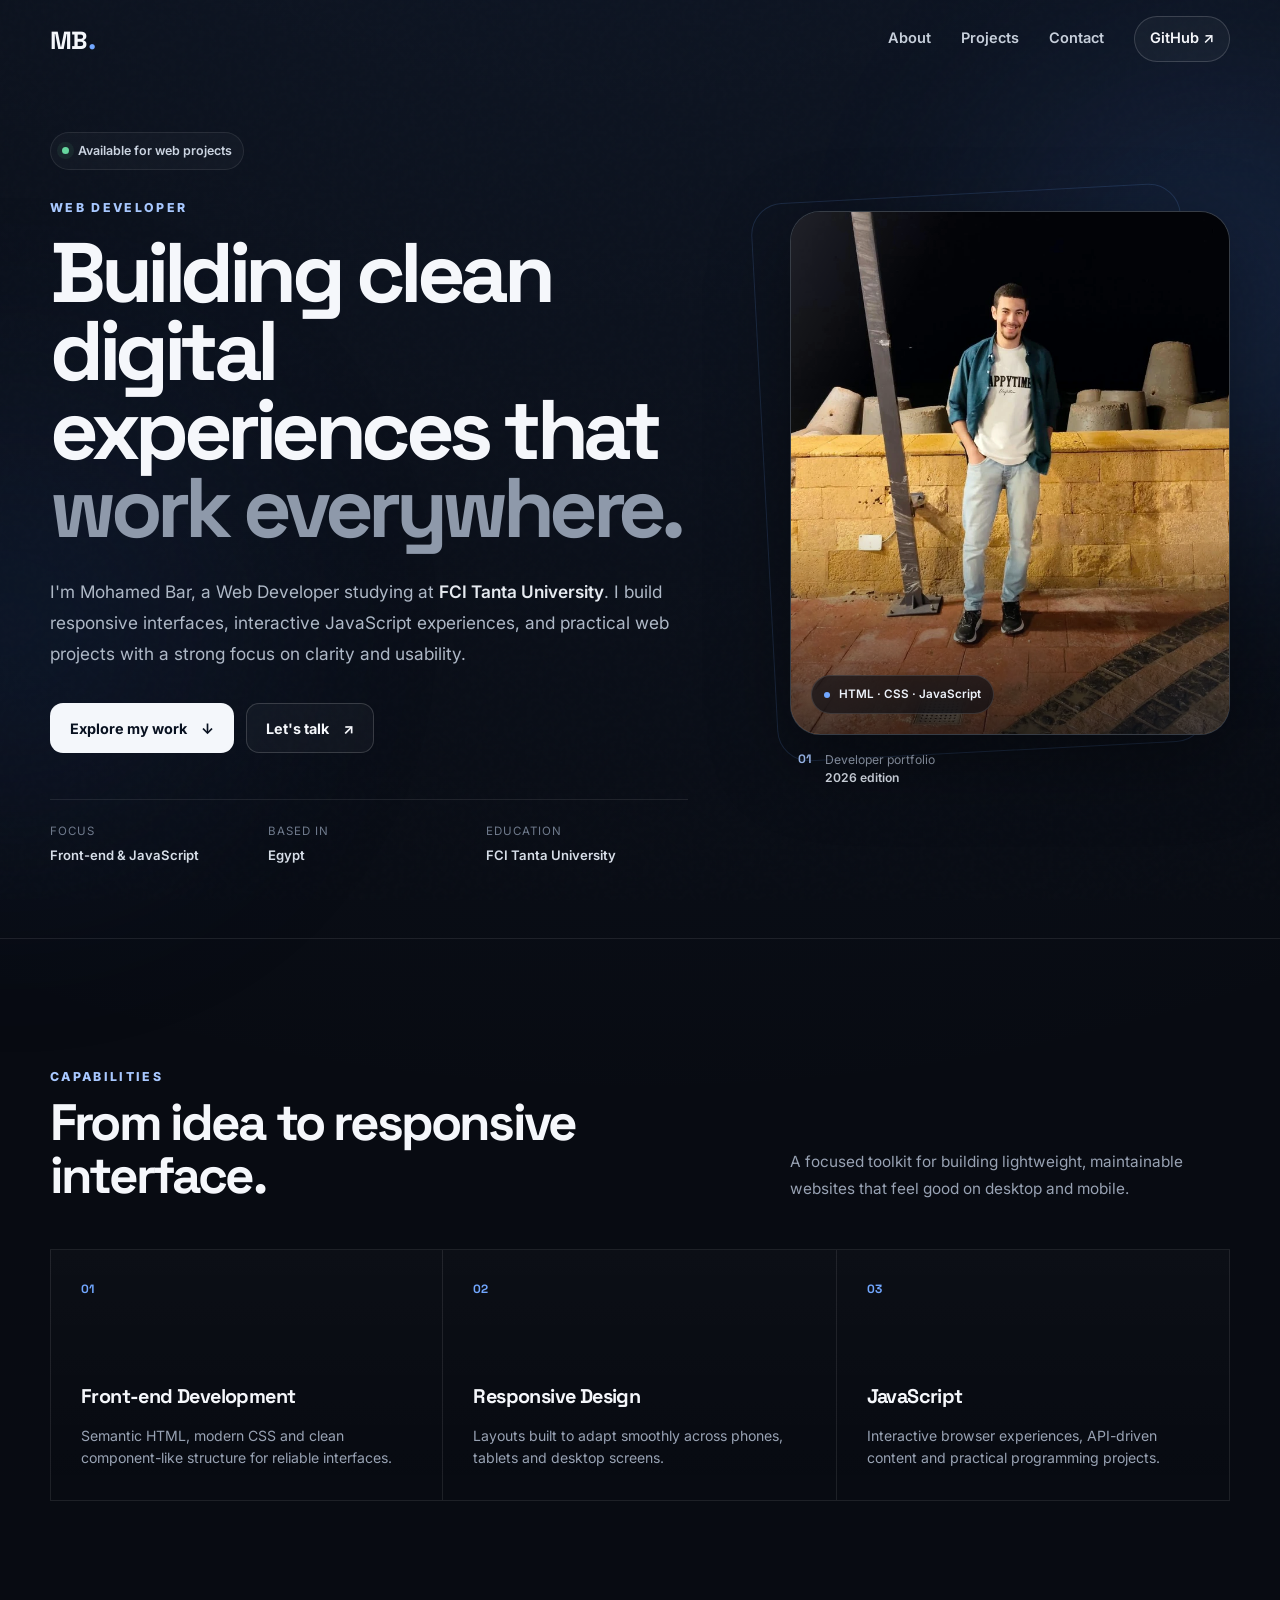
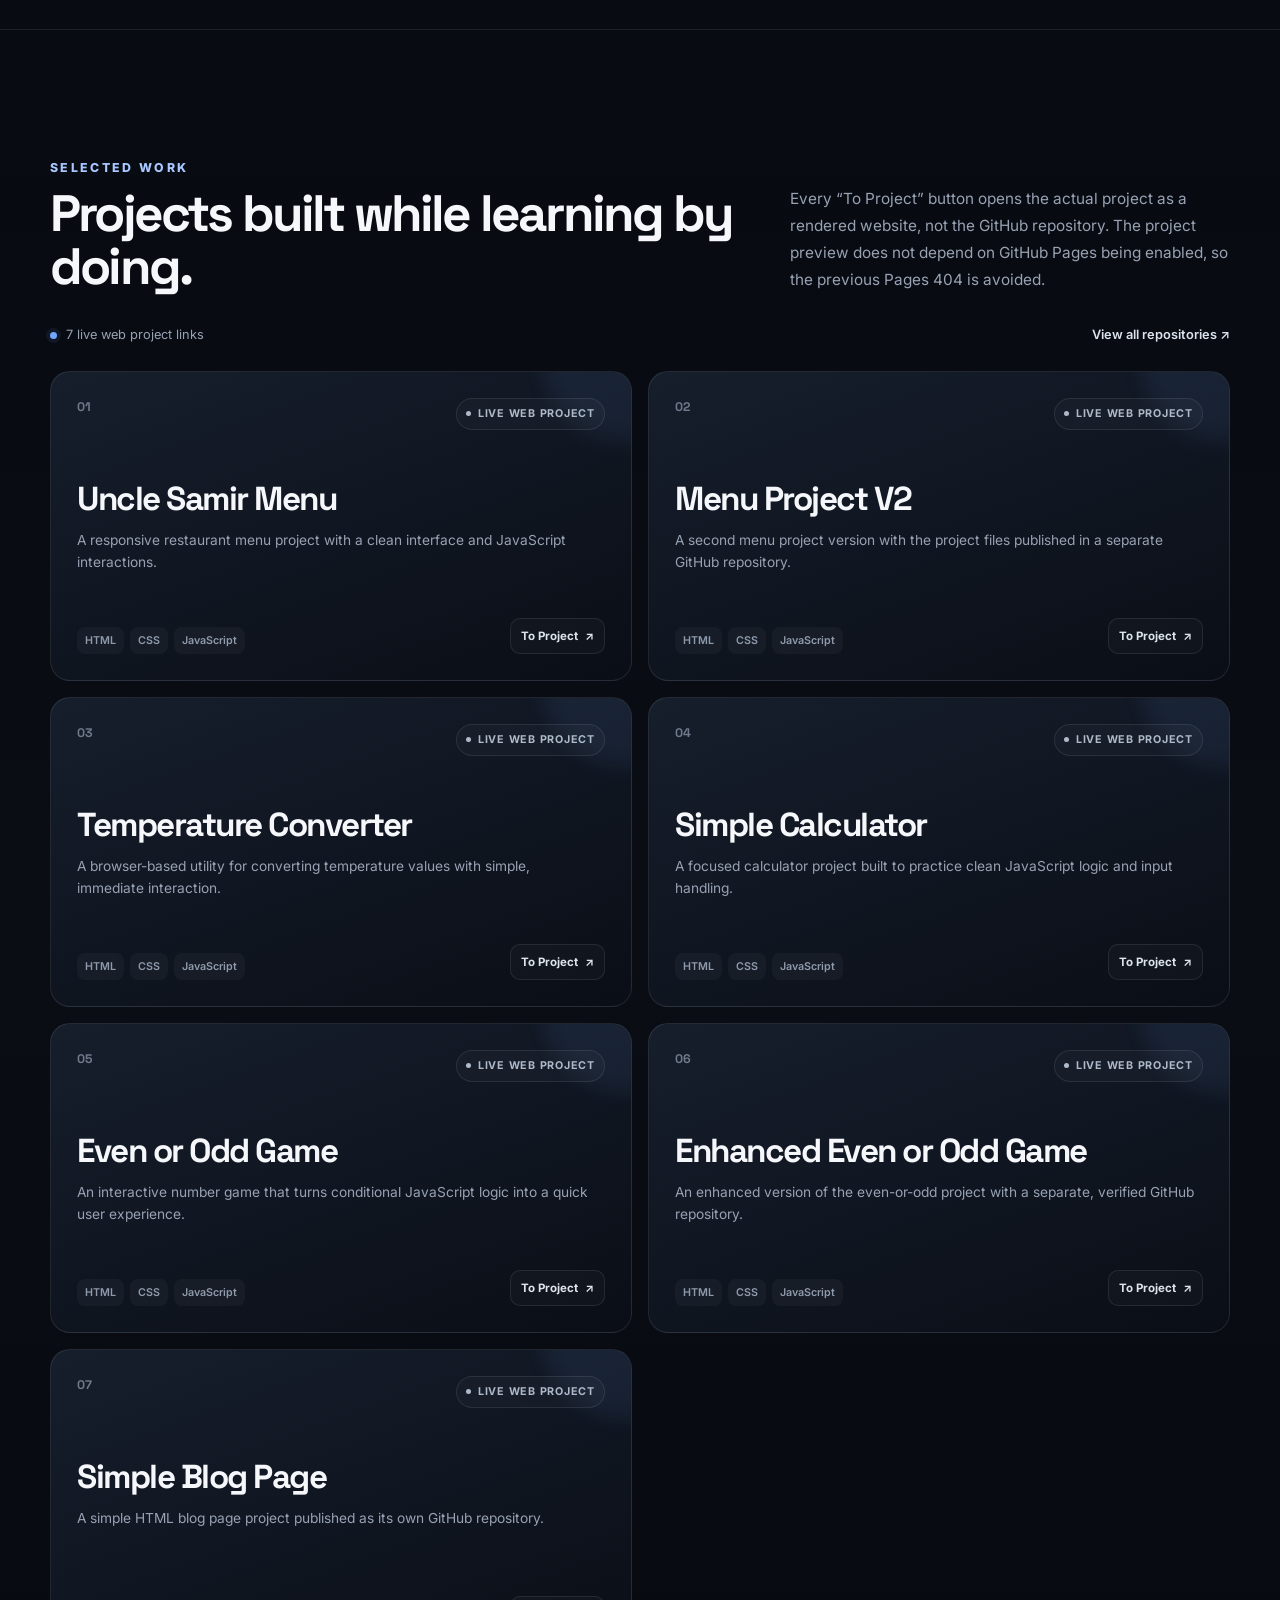
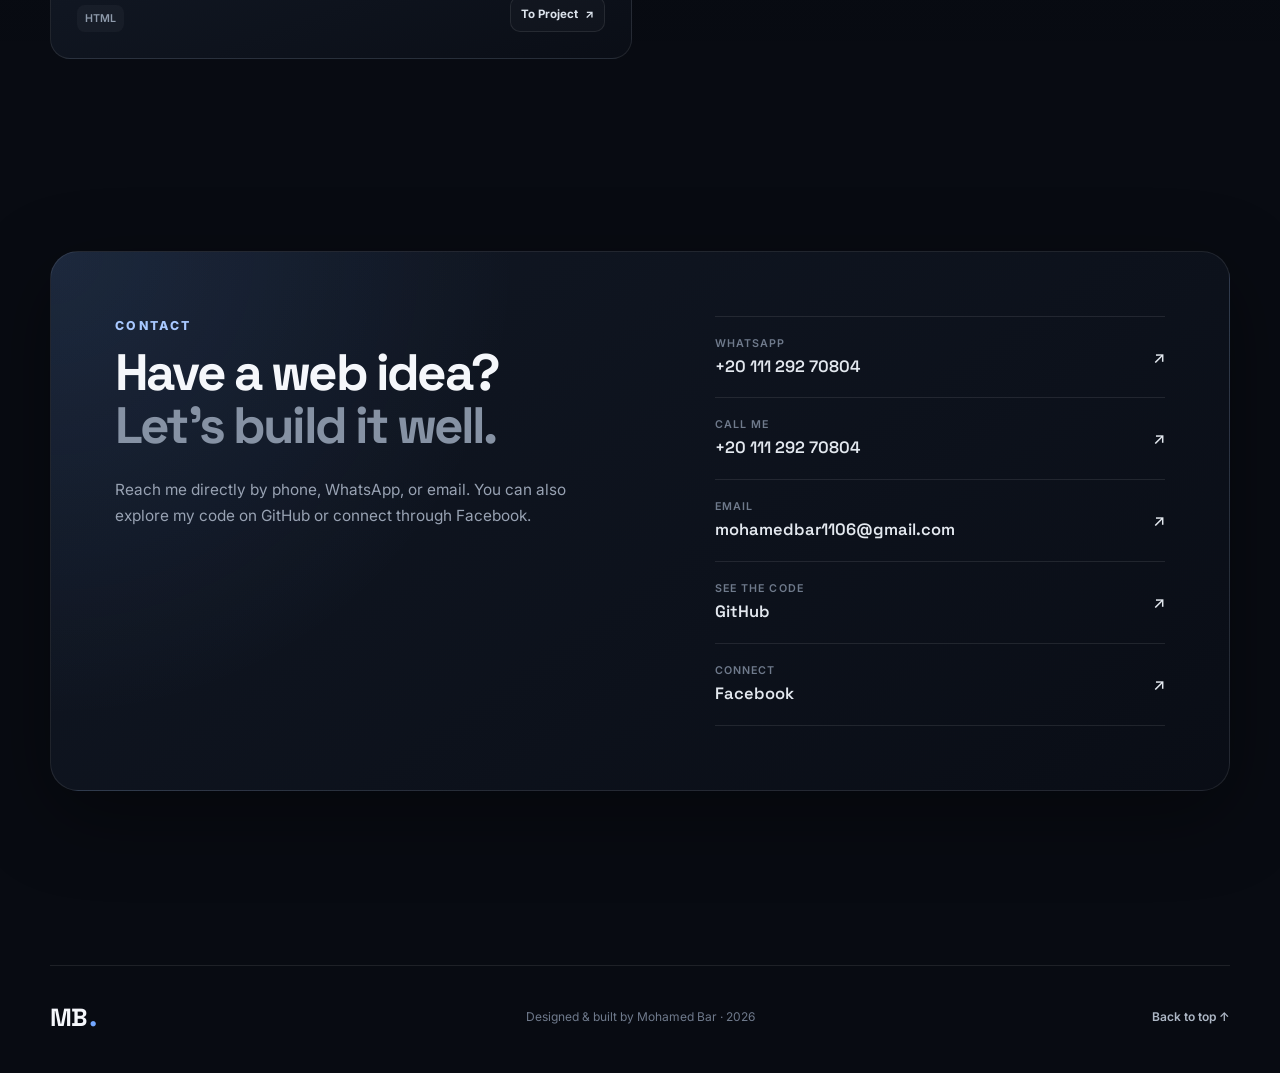
==== index.html @ a9221626 "first commit" ====
<!DOCTYPE html>
<html lang="en">
<head>
  <meta charset="UTF-8">
  <meta name="viewport" content="width=device-width, initial-scale=1.0">
  <meta name="description" content="Mohamed Bar — Web Developer portfolio featuring responsive front-end projects and JavaScript applications.">
  <meta name="theme-color" content="#080b12">
  <meta name="color-scheme" content="dark">
  <title>Mohamed Bar | Web Developer</title>
  <link rel="preconnect" href="https://fonts.googleapis.com">
  <link rel="preconnect" href="https://fonts.gstatic.com" crossorigin>
  <link href="https://fonts.googleapis.com/css2?family=Inter:wght@400;500;600;700;800&family=Space+Grotesk:wght@500;600;700&display=swap" rel="stylesheet">
  <link rel="stylesheet" href="style.css">
</head>
<body>
  <a class="skip-link" href="#main">Skip to content</a>

  <div class="page-noise" aria-hidden="true"></div>
  <div class="orb orb-one" aria-hidden="true"></div>
  <div class="orb orb-two" aria-hidden="true"></div>

  <header class="site-header" id="top">
    <nav class="navbar container" aria-label="Primary navigation">
      <a class="brand" href="#top" aria-label="Mohamed Bar home">
        <span class="brand-mark">MB</span>
        <span class="brand-dot">.</span>
      </a>

      <button class="menu-toggle" type="button" aria-expanded="false" aria-controls="nav-links" aria-label="Open navigation menu">
        <span></span><span></span>
      </button>

      <div class="nav-links" id="nav-links">
        <a href="#about">About</a>
        <a href="#projects">Projects</a>
        <a href="#contact">Contact</a>
        <a class="nav-cta" href="https://github.com/Mohamedbar11062006" target="_blank" rel="noopener noreferrer">GitHub <span aria-hidden="true">↗</span></a>
      </div>
    </nav>
  </header>

  <main id="main">
    <section class="hero" id="about">
      <div class="container hero-grid">
        <div class="hero-copy reveal">
          <div class="eyebrow"><span class="status-dot"></span> Available for web projects</div>
          <p class="hero-kicker">WEB DEVELOPER</p>
          <h1>Building clean digital experiences that <span>work everywhere.</span></h1>
          <p class="hero-lead">I'm Mohamed Bar, a Web Developer studying at <strong>FCI Tanta University</strong>. I build responsive interfaces, interactive JavaScript experiences, and practical web projects with a strong focus on clarity and usability.</p>

          <div class="hero-actions">
            <a class="button button-primary" href="#projects">Explore my work <span aria-hidden="true">↓</span></a>
            <a class="button button-secondary" href="https://wa.me/2011129270804" target="_blank" rel="noopener noreferrer">Let's talk <span aria-hidden="true">↗</span></a>
          </div>

          <div class="hero-meta" aria-label="Quick profile details">
            <div><span>Focus</span><strong>Front-end & JavaScript</strong></div>
            <div><span>Based in</span><strong>Egypt</strong></div>
            <div><span>Education</span><strong>FCI Tanta University</strong></div>
          </div>
        </div>

        <div class="portrait-wrap reveal" aria-label="Profile photo of Mohamed Bar">
          <div class="portrait-card">
            <img src="assets/profile.webp" alt="Mohamed Bar" width="900" height="900" loading="eager">
            <div class="portrait-shine" aria-hidden="true"></div>
            <div class="portrait-tag"><span></span> HTML · CSS · JavaScript</div>
          </div>
          <div class="portrait-caption"><span>01</span><p>Developer portfolio<br><strong>2026 edition</strong></p></div>
        </div>
      </div>
    </section>

    <section class="section skills-section" aria-labelledby="skills-title">
      <div class="container">
        <div class="section-heading reveal">
          <div>
            <p class="section-label">Capabilities</p>
            <h2 id="skills-title">From idea to responsive interface.</h2>
          </div>
          <p class="section-intro">A focused toolkit for building lightweight, maintainable websites that feel good on desktop and mobile.</p>
        </div>

        <div class="skills-grid">
          <article class="skill-card reveal">
            <span class="skill-index">01</span>
            <h3>Front-end Development</h3>
            <p>Semantic HTML, modern CSS and clean component-like structure for reliable interfaces.</p>
          </article>
          <article class="skill-card reveal">
            <span class="skill-index">02</span>
            <h3>Responsive Design</h3>
            <p>Layouts built to adapt smoothly across phones, tablets and desktop screens.</p>
          </article>
          <article class="skill-card reveal">
            <span class="skill-index">03</span>
            <h3>JavaScript</h3>
            <p>Interactive browser experiences, API-driven content and practical programming projects.</p>
          </article>
        </div>
      </div>
    </section>

    <section class="section projects-section" id="projects" aria-labelledby="projects-title">
      <div class="container">
        <div class="section-heading reveal">
          <div>
            <p class="section-label">Selected work</p>
            <h2 id="projects-title">Projects built while learning by doing.</h2>
          </div>
          <p class="section-intro">Every “To Project” button opens the actual project as a rendered website, not the GitHub repository. The project preview does not depend on GitHub Pages being enabled, so the previous Pages 404 is avoided.</p>
        </div>

        <div class="projects-toolbar reveal">
          <p id="project-status" role="status" aria-live="polite"><span class="status-pulse"></span> Loading live projects…</p>
          <a href="https://github.com/Mohamedbar11062006?tab=repositories" target="_blank" rel="noopener noreferrer">View all repositories <span aria-hidden="true">↗</span></a>
        </div>

        <div class="projects-grid" id="projects-grid" aria-live="polite"></div>
      </div>
    </section>

    <section class="section contact-section" id="contact" aria-labelledby="contact-title">
      <div class="container contact-panel reveal">
        <div class="contact-copy">
          <p class="section-label">Contact</p>
          <h2 id="contact-title">Have a web idea?<br><span>Let's build it well.</span></h2>
          <p>Reach me directly by phone, WhatsApp, or email. You can also explore my code on GitHub or connect through Facebook.</p>
        </div>
        <div class="contact-actions">
          <a class="contact-link contact-link-primary" href="https://wa.me/2011129270804" target="_blank" rel="noopener noreferrer">
            <span><small>WhatsApp</small>+20 111 292 70804</span><b aria-hidden="true">↗</b>
          </a>
          <a class="contact-link" href="tel:+2011129270804">
            <span><small>Call me</small>+20 111 292 70804</span><b aria-hidden="true">↗</b>
          </a>
          <a class="contact-link" href="mailto:mohamedbar1106@gmail.com">
            <span><small>Email</small>mohamedbar1106@gmail.com</span><b aria-hidden="true">↗</b>
          </a>
          <a class="contact-link" href="https://github.com/Mohamedbar11062006" target="_blank" rel="noopener noreferrer">
            <span><small>See the code</small>GitHub</span><b aria-hidden="true">↗</b>
          </a>
          <a class="contact-link" href="https://www.facebook.com/mohamed.bar.3363" target="_blank" rel="noopener noreferrer">
            <span><small>Connect</small>Facebook</span><b aria-hidden="true">↗</b>
          </a>
        </div>
      </div>
    </section>
  </main>

  <footer class="footer">
    <div class="container footer-inner">
      <a class="brand footer-brand" href="#top" aria-label="Back to top"><span class="brand-mark">MB</span><span class="brand-dot">.</span></a>
      <p>Designed & built by Mohamed Bar <span aria-hidden="true">·</span> <span id="year">2026</span></p>
      <a href="#top">Back to top ↑</a>
    </div>
  </footer>

  <script src="script.js" defer></script>
</body>
</html>
---- style.css ----
:root {
  --bg: #080b12;
  --bg-soft: #0d111a;
  --surface: rgba(18, 24, 35, 0.78);
  --surface-solid: #111823;
  --surface-2: #151e2b;
  --text: #f5f7fb;
  --muted: #98a2b3;
  --muted-2: #6f7a8c;
  --accent: #72a7ff;
  --accent-2: #a8c8ff;
  --border: rgba(255, 255, 255, 0.09);
  --border-strong: rgba(255, 255, 255, 0.16);
  --shadow: 0 24px 80px rgba(0, 0, 0, 0.38);
  --radius-lg: 28px;
  --radius-md: 20px;
  --radius-sm: 14px;
  --container: 1180px;
}

* {
  box-sizing: border-box;
  margin: 0;
  padding: 0;
}

html {
  scroll-behavior: smooth;
  scroll-padding-top: 92px;
}

body {
  min-width: 320px;
  overflow-x: hidden;
  font-family: Inter, system-ui, -apple-system, BlinkMacSystemFont, "Segoe UI", sans-serif;
  color: var(--text);
  background:
    radial-gradient(circle at 50% -20%, rgba(69, 116, 193, 0.17), transparent 38%),
    var(--bg);
  line-height: 1.6;
  -webkit-font-smoothing: antialiased;
}

body.menu-open {
  overflow: hidden;
}

a {
  color: inherit;
  text-decoration: none;
}

button,
a {
  -webkit-tap-highlight-color: transparent;
}

button {
  font: inherit;
}

img {
  display: block;
  max-width: 100%;
}

::selection {
  color: #07101e;
  background: var(--accent-2);
}

.container {
  width: min(calc(100% - 40px), var(--container));
  margin-inline: auto;
}

.skip-link {
  position: fixed;
  left: 16px;
  top: -60px;
  z-index: 9999;
  padding: 10px 14px;
  color: #06101f;
  background: #fff;
  border-radius: 10px;
  transition: top 0.2s ease;
}

.skip-link:focus {
  top: 16px;
}

.page-noise {
  position: fixed;
  inset: 0;
  z-index: -4;
  pointer-events: none;
  opacity: 0.28;
  background-image: url("data:image/svg+xml,%3Csvg viewBox='0 0 180 180' xmlns='http://www.w3.org/2000/svg'%3E%3Cfilter id='n'%3E%3CfeTurbulence type='fractalNoise' baseFrequency='.9' numOctaves='2' stitchTiles='stitch'/%3E%3C/filter%3E%3Crect width='100%25' height='100%25' filter='url(%23n)' opacity='.05'/%3E%3C/svg%3E");
}

.orb {
  position: fixed;
  z-index: -3;
  width: 460px;
  height: 460px;
  border-radius: 50%;
  filter: blur(120px);
  pointer-events: none;
  opacity: 0.14;
}

.orb-one {
  top: 8%;
  right: -180px;
  background: #4f8cff;
}

.orb-two {
  left: -220px;
  bottom: 5%;
  background: #284c91;
}

.site-header {
  position: fixed;
  top: 0;
  left: 0;
  z-index: 1000;
  width: 100%;
  border-bottom: 1px solid transparent;
  transition: background 0.25s ease, border-color 0.25s ease, backdrop-filter 0.25s ease;
}

.site-header.scrolled {
  background: rgba(8, 11, 18, 0.78);
  border-color: var(--border);
  backdrop-filter: blur(18px);
  -webkit-backdrop-filter: blur(18px);
}

.navbar {
  min-height: 78px;
  display: flex;
  align-items: center;
  justify-content: space-between;
}

.brand {
  display: inline-flex;
  align-items: baseline;
  font-family: "Space Grotesk", Inter, sans-serif;
  font-weight: 700;
  letter-spacing: -0.06em;
}

.brand-mark {
  font-size: 1.55rem;
}

.brand-dot {
  margin-left: 2px;
  color: var(--accent);
  font-size: 1.75rem;
}

.nav-links {
  display: flex;
  align-items: center;
  gap: 30px;
  font-size: 0.91rem;
  font-weight: 600;
  color: #c7cfdb;
}

.nav-links > a:not(.nav-cta) {
  position: relative;
  padding-block: 8px;
}

.nav-links > a:not(.nav-cta)::after {
  content: "";
  position: absolute;
  left: 0;
  bottom: 2px;
  width: 100%;
  height: 1px;
  background: var(--accent);
  transform: scaleX(0);
  transform-origin: right;
  transition: transform 0.25s ease;
}

.nav-links > a:not(.nav-cta):hover::after,
.nav-links > a:not(.nav-cta):focus-visible::after {
  transform: scaleX(1);
  transform-origin: left;
}

.nav-cta {
  padding: 10px 15px;
  border: 1px solid var(--border-strong);
  border-radius: 999px;
  color: var(--text);
  background: rgba(255,255,255,0.035);
  transition: transform 0.2s ease, border-color 0.2s ease, background 0.2s ease;
}

.nav-cta:hover {
  transform: translateY(-1px);
  border-color: rgba(114, 167, 255, 0.48);
  background: rgba(114, 167, 255, 0.08);
}

.menu-toggle {
  display: none;
  width: 44px;
  height: 44px;
  align-items: center;
  justify-content: center;
  flex-direction: column;
  gap: 7px;
  border: 1px solid var(--border);
  border-radius: 12px;
  color: var(--text);
  background: rgba(255,255,255,0.04);
  cursor: pointer;
}

.menu-toggle span {
  width: 18px;
  height: 1.5px;
  background: currentColor;
  transition: transform 0.25s ease;
}

.menu-toggle[aria-expanded="true"] span:first-child {
  transform: translateY(4.25px) rotate(45deg);
}

.menu-toggle[aria-expanded="true"] span:last-child {
  transform: translateY(-4.25px) rotate(-45deg);
}

.hero {
  position: relative;
  min-height: 100svh;
  display: flex;
  align-items: center;
  padding: 132px 0 72px;
}

.hero-grid {
  display: grid;
  grid-template-columns: minmax(0, 1.17fr) minmax(340px, 0.83fr);
  align-items: center;
  gap: clamp(50px, 7vw, 96px);
}

.eyebrow {
  width: fit-content;
  display: inline-flex;
  align-items: center;
  gap: 9px;
  padding: 8px 11px;
  margin-bottom: 28px;
  border: 1px solid var(--border);
  border-radius: 999px;
  color: #cbd4e1;
  background: rgba(255,255,255,0.028);
  font-size: 0.78rem;
  font-weight: 600;
}

.status-dot {
  width: 7px;
  height: 7px;
  border-radius: 50%;
  background: #66d69e;
  box-shadow: 0 0 0 5px rgba(102, 214, 158, 0.08);
}

.hero-kicker,
.section-label {
  color: var(--accent-2);
  font-size: 0.77rem;
  font-weight: 800;
  letter-spacing: 0.19em;
  text-transform: uppercase;
}

.hero-kicker {
  margin-bottom: 16px;
}

.hero h1 {
  max-width: 760px;
  font-family: "Space Grotesk", Inter, sans-serif;
  font-size: clamp(3.45rem, 6.6vw, 6.7rem);
  line-height: 0.93;
  letter-spacing: -0.065em;
}

.hero h1 span {
  color: #8e99aa;
}

.hero-lead {
  max-width: 680px;
  margin-top: 28px;
  color: #aeb8c6;
  font-size: clamp(1rem, 1.35vw, 1.15rem);
  line-height: 1.8;
}

.hero-lead strong {
  color: #e6eaf0;
  font-weight: 600;
}

.hero-actions {
  display: flex;
  flex-wrap: wrap;
  gap: 12px;
  margin-top: 34px;
}

.button {
  min-height: 50px;
  display: inline-flex;
  align-items: center;
  justify-content: center;
  gap: 14px;
  padding: 0 19px;
  border: 1px solid transparent;
  border-radius: 13px;
  font-size: 0.9rem;
  font-weight: 700;
  transition: transform 0.2s ease, border-color 0.2s ease, background 0.2s ease;
}

.button:hover {
  transform: translateY(-2px);
}

.button-primary {
  color: #081120;
  background: #f4f7fb;
}

.button-primary:hover {
  background: #dfe9fb;
}

.button-secondary {
  color: var(--text);
  border-color: var(--border-strong);
  background: rgba(255,255,255,0.035);
}

.button-secondary:hover {
  border-color: rgba(114, 167, 255, 0.45);
  background: rgba(114, 167, 255, 0.08);
}

.hero-meta {
  display: grid;
  grid-template-columns: repeat(3, minmax(0, 1fr));
  gap: 16px;
  max-width: 720px;
  margin-top: 46px;
  padding-top: 22px;
  border-top: 1px solid var(--border);
}

.hero-meta div {
  display: flex;
  flex-direction: column;
  gap: 4px;
}

.hero-meta span {
  color: var(--muted-2);
  font-size: 0.72rem;
  text-transform: uppercase;
  letter-spacing: 0.09em;
}

.hero-meta strong {
  color: #d7dee8;
  font-size: 0.82rem;
  font-weight: 600;
}

.portrait-wrap {
  position: relative;
  width: min(100%, 440px);
  justify-self: end;
}

.portrait-wrap::before {
  content: "";
  position: absolute;
  inset: -18px 36px 34px -26px;
  z-index: -1;
  border: 1px solid rgba(114, 167, 255, 0.16);
  border-radius: 32px;
  transform: rotate(-3deg);
}

.portrait-card {
  position: relative;
  aspect-ratio: 0.84 / 1;
  overflow: hidden;
  border: 1px solid var(--border-strong);
  border-radius: 30px;
  background: var(--surface-solid);
  box-shadow: var(--shadow);
}

.portrait-card img {
  width: 100%;
  height: 100%;
  object-fit: cover;
  object-position: center 24%;
  filter: saturate(0.9) contrast(1.03);
}

.portrait-card::after {
  content: "";
  position: absolute;
  inset: 0;
  background: linear-gradient(to top, rgba(5, 8, 14, 0.72), transparent 42%);
  pointer-events: none;
}

.portrait-shine {
  position: absolute;
  inset: 0;
  z-index: 2;
  pointer-events: none;
  background: linear-gradient(118deg, rgba(255,255,255,0.1), transparent 23%, transparent 76%, rgba(114,167,255,0.08));
}

.portrait-tag {
  position: absolute;
  left: 20px;
  bottom: 20px;
  z-index: 3;
  display: flex;
  align-items: center;
  gap: 9px;
  padding: 9px 12px;
  border: 1px solid rgba(255,255,255,0.13);
  border-radius: 999px;
  color: #eef3fb;
  background: rgba(7, 11, 18, 0.62);
  backdrop-filter: blur(12px);
  font-size: 0.73rem;
  font-weight: 600;
}

.portrait-tag span {
  width: 6px;
  height: 6px;
  border-radius: 50%;
  background: var(--accent);
}

.portrait-caption {
  display: flex;
  align-items: flex-start;
  gap: 13px;
  padding: 16px 8px 0;
  color: var(--muted);
  font-size: 0.76rem;
  line-height: 1.45;
}

.portrait-caption > span {
  color: var(--accent-2);
  font-family: "Space Grotesk", sans-serif;
  font-weight: 700;
}

.portrait-caption strong {
  color: #dbe2ec;
  font-weight: 600;
}

.section {
  padding: clamp(88px, 10vw, 136px) 0;
}

.skills-section {
  border-top: 1px solid var(--border);
}

.section-heading {
  display: grid;
  grid-template-columns: minmax(0, 1fr) minmax(280px, 440px);
  align-items: end;
  gap: 40px;
  margin-bottom: 46px;
}

.section-label {
  margin-bottom: 11px;
}

.section-heading h2,
.contact-copy h2 {
  font-family: "Space Grotesk", Inter, sans-serif;
  font-size: clamp(2.2rem, 4vw, 4.25rem);
  line-height: 1.03;
  letter-spacing: -0.055em;
}

.section-intro,
.contact-copy > p:last-child {
  color: var(--muted);
  font-size: 0.96rem;
  line-height: 1.75;
}

.skills-grid {
  display: grid;
  grid-template-columns: repeat(3, minmax(0, 1fr));
  border-top: 1px solid var(--border);
  border-bottom: 1px solid var(--border);
}

.skill-card {
  min-height: 250px;
  display: flex;
  flex-direction: column;
  padding: 30px;
  border-right: 1px solid var(--border);
  background: linear-gradient(180deg, rgba(255,255,255,0.018), transparent);
  transition: background 0.25s ease;
}

.skill-card:first-child {
  border-left: 1px solid var(--border);
}

.skill-card:hover {
  background: linear-gradient(180deg, rgba(114,167,255,0.07), rgba(255,255,255,0.012));
}

.skill-index {
  margin-bottom: auto;
  color: var(--accent);
  font-family: "Space Grotesk", sans-serif;
  font-size: 0.75rem;
  font-weight: 700;
}

.skill-card h3 {
  margin-top: 52px;
  font-family: "Space Grotesk", sans-serif;
  font-size: 1.24rem;
  letter-spacing: -0.03em;
}

.skill-card p {
  margin-top: 12px;
  color: var(--muted);
  font-size: 0.88rem;
}

.projects-section {
  position: relative;
  background: linear-gradient(180deg, transparent, rgba(255,255,255,0.012), transparent);
  border-top: 1px solid var(--border);
}

.projects-toolbar {
  display: flex;
  align-items: center;
  justify-content: space-between;
  gap: 20px;
  margin: -15px 0 26px;
  color: var(--muted);
  font-size: 0.8rem;
}

.projects-toolbar p {
  display: inline-flex;
  align-items: center;
  gap: 9px;
}

.status-pulse {
  width: 7px;
  height: 7px;
  border-radius: 50%;
  background: var(--accent);
  box-shadow: 0 0 0 4px rgba(114,167,255,0.08);
}

.projects-toolbar a {
  color: #dce3ec;
  font-weight: 600;
  transition: color 0.2s ease;
}

.projects-toolbar a:hover {
  color: var(--accent-2);
}

.projects-grid {
  display: grid;
  grid-template-columns: repeat(2, minmax(0, 1fr));
  gap: 16px;
}

.project-card {
  position: relative;
  min-height: 310px;
  overflow: hidden;
  display: flex;
  flex-direction: column;
  padding: 26px;
  border: 1px solid var(--border);
  border-radius: var(--radius-md);
  background: linear-gradient(160deg, rgba(24, 33, 47, 0.92), rgba(11, 15, 23, 0.92));
  transition: transform 0.25s ease, border-color 0.25s ease, box-shadow 0.25s ease;
}

.project-card::before {
  content: "";
  position: absolute;
  width: 170px;
  height: 170px;
  top: -100px;
  right: -80px;
  border-radius: 50%;
  background: var(--project-glow, rgba(114,167,255,0.12));
  filter: blur(10px);
  opacity: 0.65;
  transition: transform 0.35s ease;
}

.project-card:hover {
  transform: translateY(-4px);
  border-color: rgba(114,167,255,0.28);
  box-shadow: 0 24px 60px rgba(0,0,0,0.22);
}

.project-card:hover::before {
  transform: scale(1.16);
}

.project-top,
.project-footer {
  position: relative;
  z-index: 1;
}

.project-top {
  display: flex;
  align-items: flex-start;
  justify-content: space-between;
  gap: 20px;
}

.project-number {
  color: var(--muted-2);
  font-family: "Space Grotesk", sans-serif;
  font-size: 0.78rem;
  font-weight: 700;
}

.project-badge {
  display: inline-flex;
  align-items: center;
  gap: 7px;
  padding: 6px 9px;
  border: 1px solid var(--border);
  border-radius: 999px;
  color: #aeb9c9;
  background: rgba(255,255,255,0.025);
  font-size: 0.67rem;
  font-weight: 700;
  text-transform: uppercase;
  letter-spacing: 0.07em;
}

.project-badge::before {
  content: "";
  width: 5px;
  height: 5px;
  border-radius: 50%;
  background: currentColor;
}

.project-card h3 {
  position: relative;
  z-index: 1;
  margin-top: 52px;
  font-family: "Space Grotesk", sans-serif;
  font-size: clamp(1.55rem, 2.6vw, 2.1rem);
  line-height: 1.05;
  letter-spacing: -0.045em;
}

.project-card > p {
  position: relative;
  z-index: 1;
  max-width: 520px;
  margin-top: 13px;
  color: var(--muted);
  font-size: 0.86rem;
}

.project-footer {
  margin-top: auto;
  padding-top: 30px;
  display: flex;
  align-items: end;
  justify-content: space-between;
  gap: 18px;
}

.project-tech {
  display: flex;
  flex-wrap: wrap;
  gap: 6px;
}

.project-tech span {
  padding: 5px 8px;
  border-radius: 8px;
  color: #8f9bac;
  background: rgba(255,255,255,0.035);
  font-size: 0.67rem;
  font-weight: 600;
}

.project-links {
  display: flex;
  flex-wrap: wrap;
  justify-content: flex-end;
  gap: 8px;
}

.project-link {
  display: inline-flex;
  align-items: center;
  gap: 7px;
  padding: 8px 10px;
  border: 1px solid var(--border);
  border-radius: 10px;
  color: #dce3ec;
  background: rgba(255,255,255,0.025);
  font-size: 0.72rem;
  font-weight: 700;
  transition: border-color 0.2s ease, background 0.2s ease, color 0.2s ease;
}

.project-link:hover {
  color: #fff;
  border-color: rgba(114,167,255,0.35);
  background: rgba(114,167,255,0.08);
}

.contact-section {
  padding-top: 64px;
}

.contact-panel {
  display: grid;
  grid-template-columns: minmax(0, 1.05fr) minmax(330px, 0.95fr);
  gap: clamp(50px, 8vw, 110px);
  padding: clamp(34px, 5vw, 64px);
  border: 1px solid var(--border);
  border-radius: var(--radius-lg);
  background:
    radial-gradient(circle at 0 0, rgba(114,167,255,0.12), transparent 36%),
    linear-gradient(145deg, rgba(18,25,37,0.94), rgba(10,14,22,0.94));
  box-shadow: var(--shadow);
}

.contact-copy h2 span {
  color: #8692a4;
}

.contact-copy > p:last-child {
  max-width: 560px;
  margin-top: 24px;
}

.contact-actions {
  display: flex;
  flex-direction: column;
  justify-content: center;
}

.contact-link {
  display: flex;
  align-items: center;
  justify-content: space-between;
  gap: 20px;
  min-height: 82px;
  padding: 14px 0;
  border-bottom: 1px solid var(--border);
  color: #e3e8ef;
  transition: color 0.2s ease, padding 0.2s ease;
}

.contact-link:first-child {
  border-top: 1px solid var(--border);
}

.contact-link:hover {
  padding-left: 8px;
  color: var(--accent-2);
}

.contact-link span {
  display: flex;
  flex-direction: column;
  gap: 2px;
  font-family: "Space Grotesk", sans-serif;
  font-size: 1.03rem;
  font-weight: 600;
}

.contact-link small {
  color: var(--muted-2);
  font-family: Inter, sans-serif;
  font-size: 0.67rem;
  font-weight: 600;
  text-transform: uppercase;
  letter-spacing: 0.1em;
}

.contact-link b {
  font-size: 1rem;
  font-weight: 500;
}

.footer {
  padding: 46px 0 34px;
}

.footer-inner {
  display: grid;
  grid-template-columns: 1fr auto 1fr;
  align-items: center;
  gap: 20px;
  padding-top: 28px;
  border-top: 1px solid var(--border);
  color: var(--muted-2);
  font-size: 0.75rem;
}

.footer-inner > a:last-child {
  justify-self: end;
  color: #adb7c5;
  font-weight: 600;
}

.footer-brand {
  justify-self: start;
  color: var(--text);
}

.reveal {
  opacity: 0;
  transform: translateY(18px);
  transition: opacity 0.7s ease, transform 0.7s cubic-bezier(.2,.7,.2,1);
}

.reveal.is-visible {
  opacity: 1;
  transform: translateY(0);
}

:focus-visible {
  outline: 2px solid var(--accent);
  outline-offset: 4px;
}

@media (max-width: 960px) {
  .hero {
    min-height: auto;
    padding-top: 128px;
  }

  .hero-grid {
    grid-template-columns: 1fr;
  }

  .portrait-wrap {
    width: min(78vw, 470px);
    justify-self: start;
    margin-top: 10px;
  }

  .hero h1 {
    max-width: 820px;
  }

  .section-heading {
    grid-template-columns: 1fr;
    gap: 18px;
  }

  .section-intro {
    max-width: 620px;
  }

  .contact-panel {
    grid-template-columns: 1fr;
  }
}

@media (max-width: 760px) {
  .container {
    width: min(calc(100% - 28px), var(--container));
  }

  .navbar {
    min-height: 70px;
  }

  .menu-toggle {
    display: flex;
  }

  .nav-links {
    position: fixed;
    top: 71px;
    left: 14px;
    right: 14px;
    display: flex;
    flex-direction: column;
    align-items: stretch;
    gap: 0;
    padding: 12px;
    border: 1px solid var(--border-strong);
    border-radius: 16px;
    background: rgba(13, 17, 26, 0.97);
    box-shadow: var(--shadow);
    backdrop-filter: blur(18px);
    opacity: 0;
    visibility: hidden;
    transform: translateY(-8px);
    transition: opacity 0.2s ease, visibility 0.2s ease, transform 0.2s ease;
  }

  .nav-links.open {
    opacity: 1;
    visibility: visible;
    transform: translateY(0);
  }

  .nav-links a,
  .nav-cta {
    width: 100%;
    padding: 13px 12px !important;
    border: 0;
    border-radius: 10px;
  }

  .nav-links a:hover {
    background: rgba(255,255,255,0.045);
  }

  .hero {
    padding: 108px 0 62px;
  }

  .hero h1 {
    font-size: clamp(3.05rem, 15vw, 5.2rem);
  }

  .hero-lead {
    margin-top: 23px;
    line-height: 1.72;
  }

  .hero-meta {
    grid-template-columns: 1fr;
    gap: 12px;
  }

  .hero-meta div {
    flex-direction: row;
    justify-content: space-between;
    gap: 24px;
  }

  .portrait-wrap {
    width: 100%;
  }

  .portrait-card {
    aspect-ratio: 0.93 / 1;
    border-radius: 24px;
  }

  .portrait-wrap::before {
    display: none;
  }

  .section {
    padding: 84px 0;
  }

  .section-heading {
    margin-bottom: 34px;
  }

  .skills-grid {
    grid-template-columns: 1fr;
    border: 0;
  }

  .skill-card,
  .skill-card:first-child {
    min-height: 220px;
    border: 1px solid var(--border);
    border-bottom: 0;
  }

  .skill-card:first-child {
    border-radius: 18px 18px 0 0;
  }

  .skill-card:last-child {
    border-bottom: 1px solid var(--border);
    border-radius: 0 0 18px 18px;
  }

  .projects-toolbar {
    align-items: flex-start;
    flex-direction: column;
    margin-top: -7px;
  }

  .projects-grid {
    grid-template-columns: 1fr;
  }

  .project-card {
    min-height: 295px;
    padding: 22px;
  }

  .project-footer {
    align-items: flex-start;
    flex-direction: column;
  }

  .project-links {
    justify-content: flex-start;
  }

  .contact-panel {
    width: min(calc(100% - 28px), var(--container));
    padding: 28px 22px;
    border-radius: 22px;
  }

  .footer-inner {
    grid-template-columns: 1fr auto;
  }

  .footer-inner p {
    grid-column: 1 / -1;
    grid-row: 2;
  }
}

@media (max-width: 460px) {
  .hero-actions {
    flex-direction: column;
  }

  .button {
    width: 100%;
  }

  .hero h1 {
    letter-spacing: -0.075em;
  }

  .portrait-tag {
    left: 14px;
    right: 14px;
    bottom: 14px;
    justify-content: center;
  }

  .projects-toolbar > a {
    display: none;
  }
}

@media (prefers-reduced-motion: reduce) {
  html {
    scroll-behavior: auto;
  }

  *,
  *::before,
  *::after {
    scroll-behavior: auto !important;
    transition-duration: 0.01ms !important;
    animation-duration: 0.01ms !important;
    animation-iteration-count: 1 !important;
  }

  .reveal {
    opacity: 1;
    transform: none;
  }
}
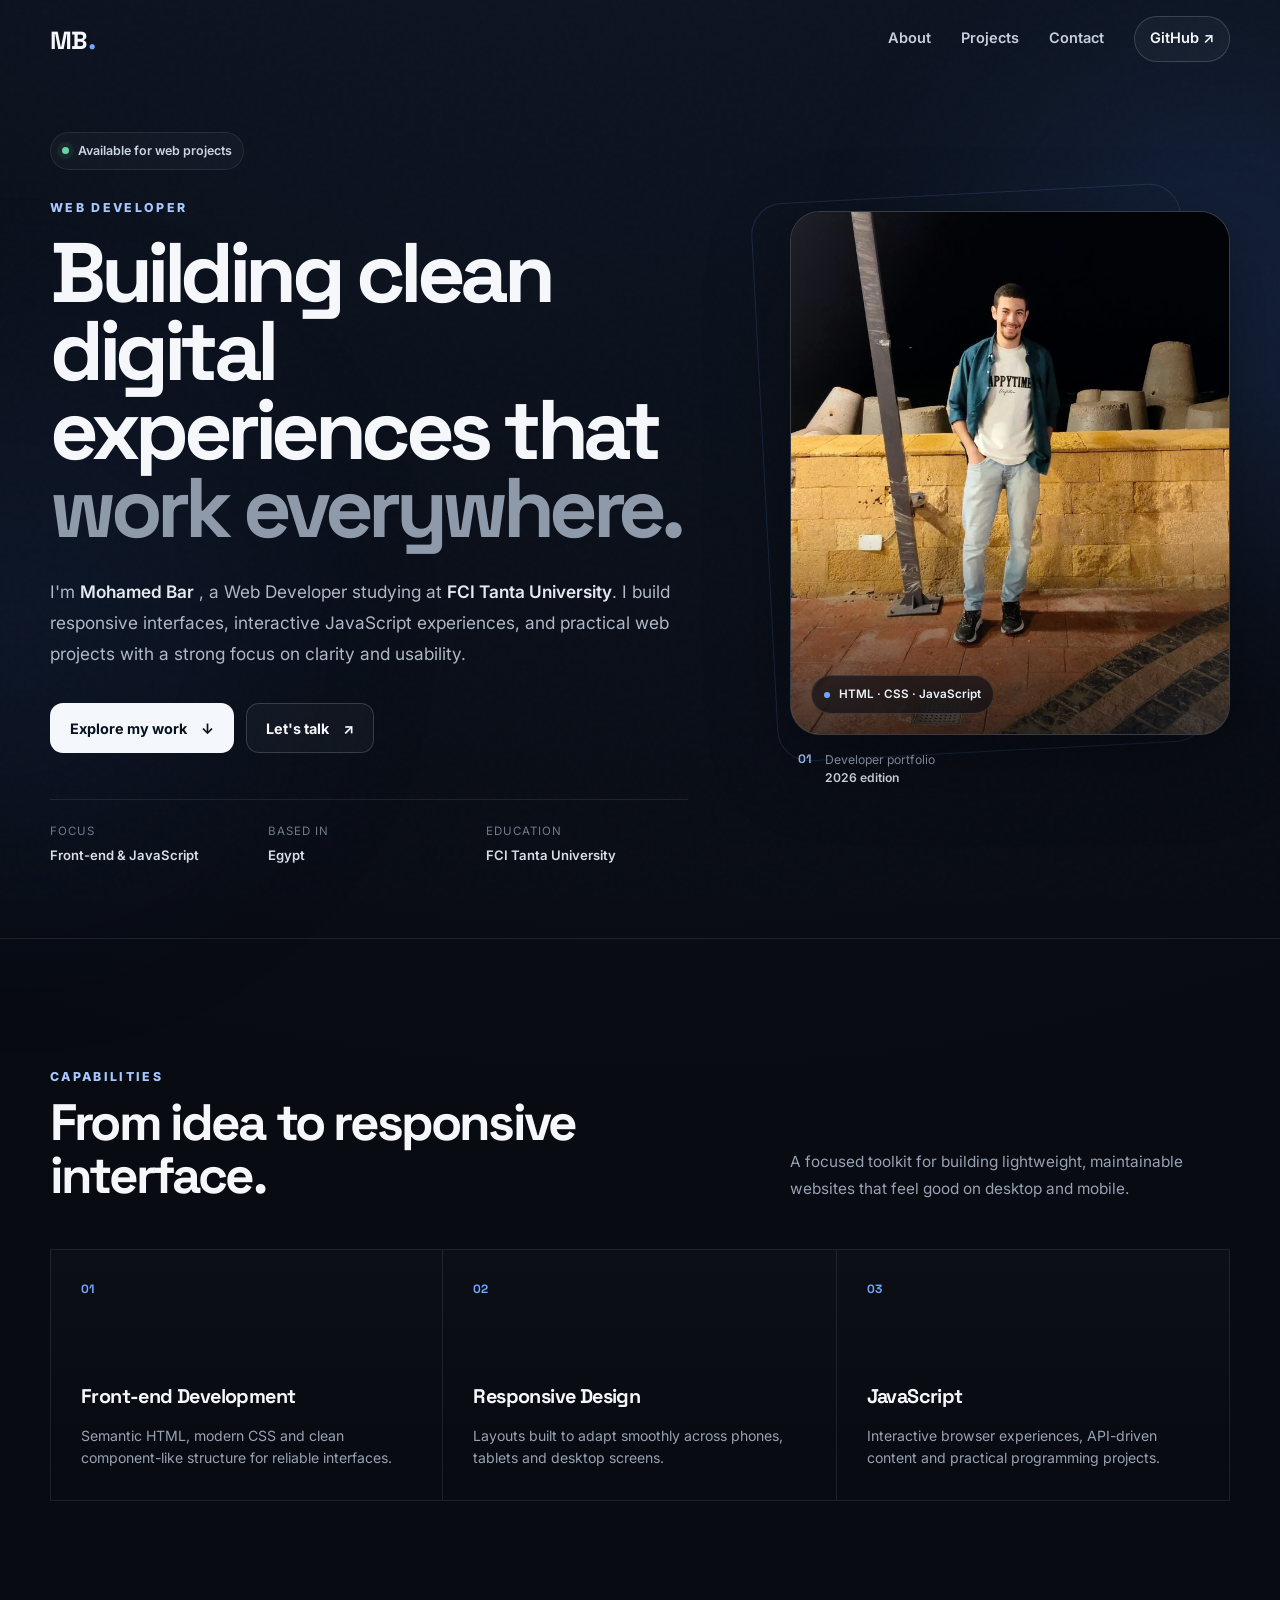
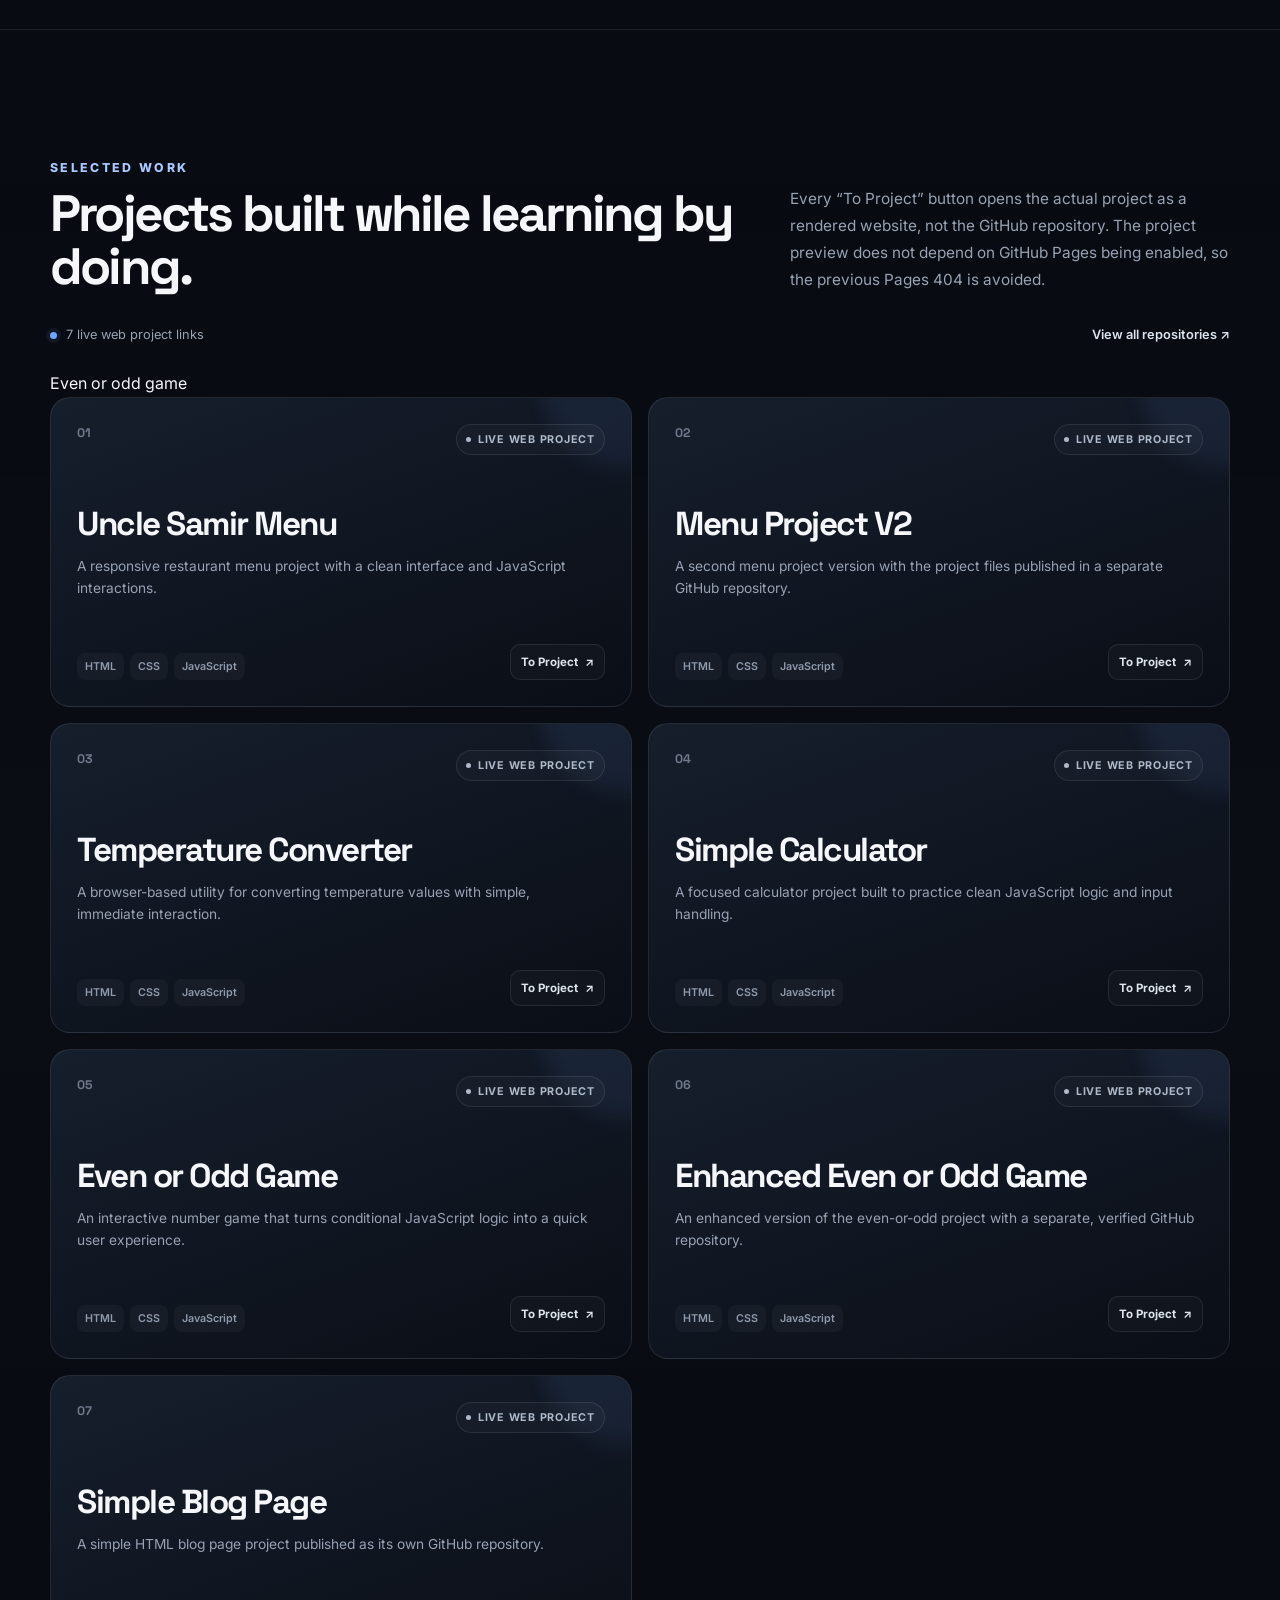
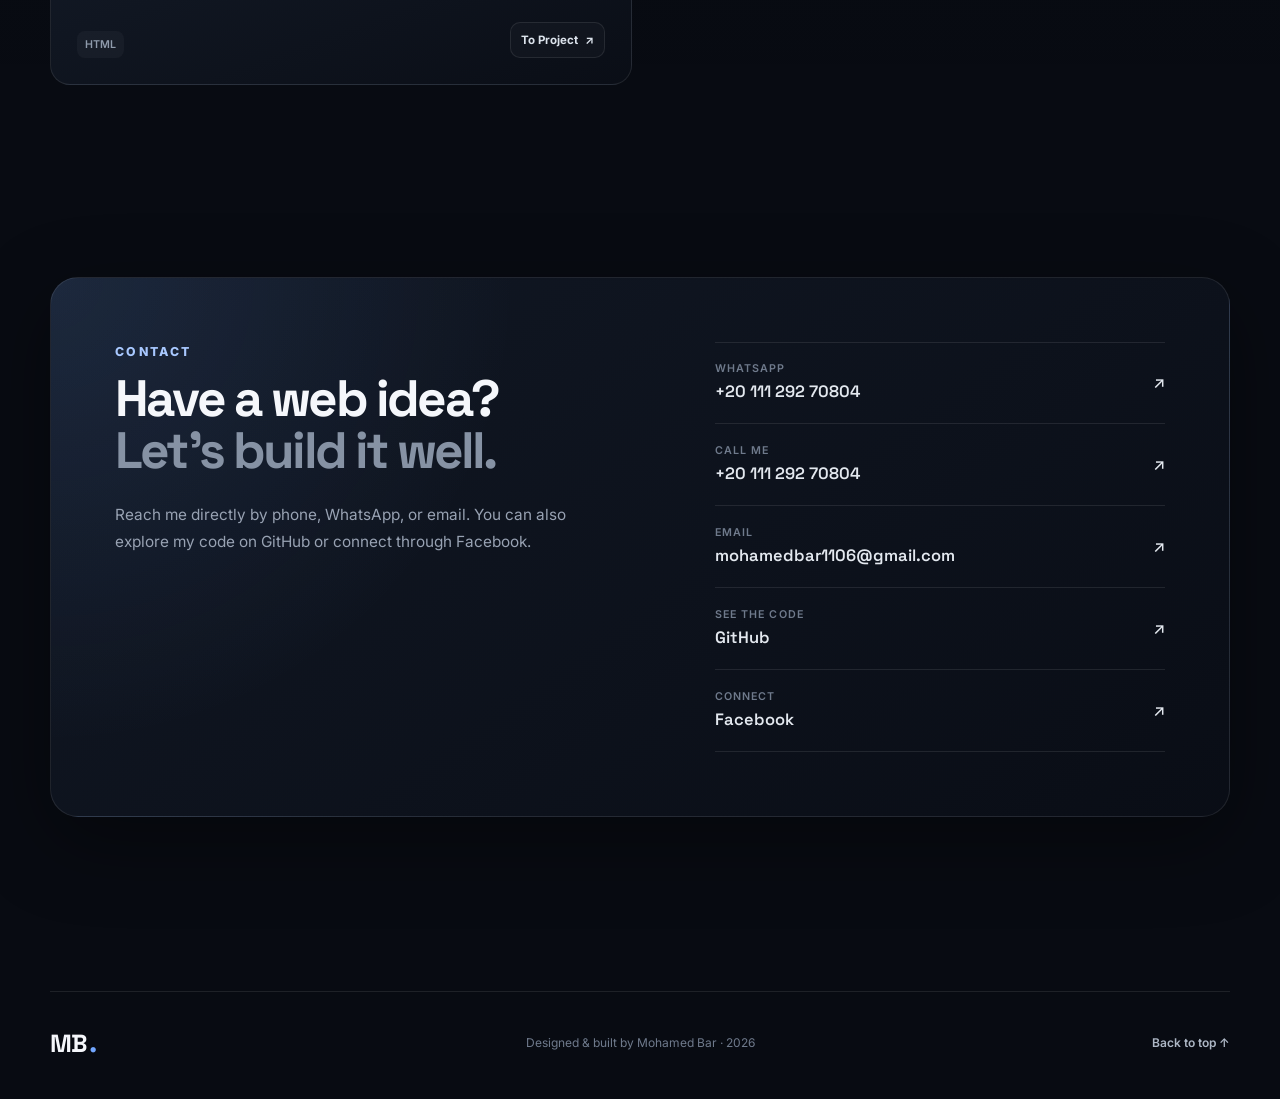
==== commit 72388876: "Projects addition" ====
--- a/index.html
+++ b/index.html
@@ -46,7 +46,7 @@
           <div class="eyebrow"><span class="status-dot"></span> Available for web projects</div>
           <p class="hero-kicker">WEB DEVELOPER</p>
           <h1>Building clean digital experiences that <span>work everywhere.</span></h1>
-          <p class="hero-lead">I'm Mohamed Bar, a Web Developer studying at <strong>FCI Tanta University</strong>. I build responsive interfaces, interactive JavaScript experiences, and practical web projects with a strong focus on clarity and usability.</p>
+          <p class="hero-lead">I'm <strong>Mohamed Bar</strong> , a Web Developer studying at <strong>FCI Tanta University</strong>. I build responsive interfaces, interactive JavaScript experiences, and practical web projects with a strong focus on clarity and usability.</p>
 
           <div class="hero-actions">
             <a class="button button-primary" href="#projects">Explore my work <span aria-hidden="true">↓</span></a>
@@ -115,7 +115,7 @@
           <p id="project-status" role="status" aria-live="polite"><span class="status-pulse"></span> Loading live projects…</p>
           <a href="https://github.com/Mohamedbar11062006?tab=repositories" target="_blank" rel="noopener noreferrer">View all repositories <span aria-hidden="true">↗</span></a>
         </div>
-
+               <a href="https://mohamedbar11062006.github.io/Enhanced-Even-or-Odd-Game-Project/">Even or odd game</a>
         <div class="projects-grid" id="projects-grid" aria-live="polite"></div>
       </div>
     </section>
